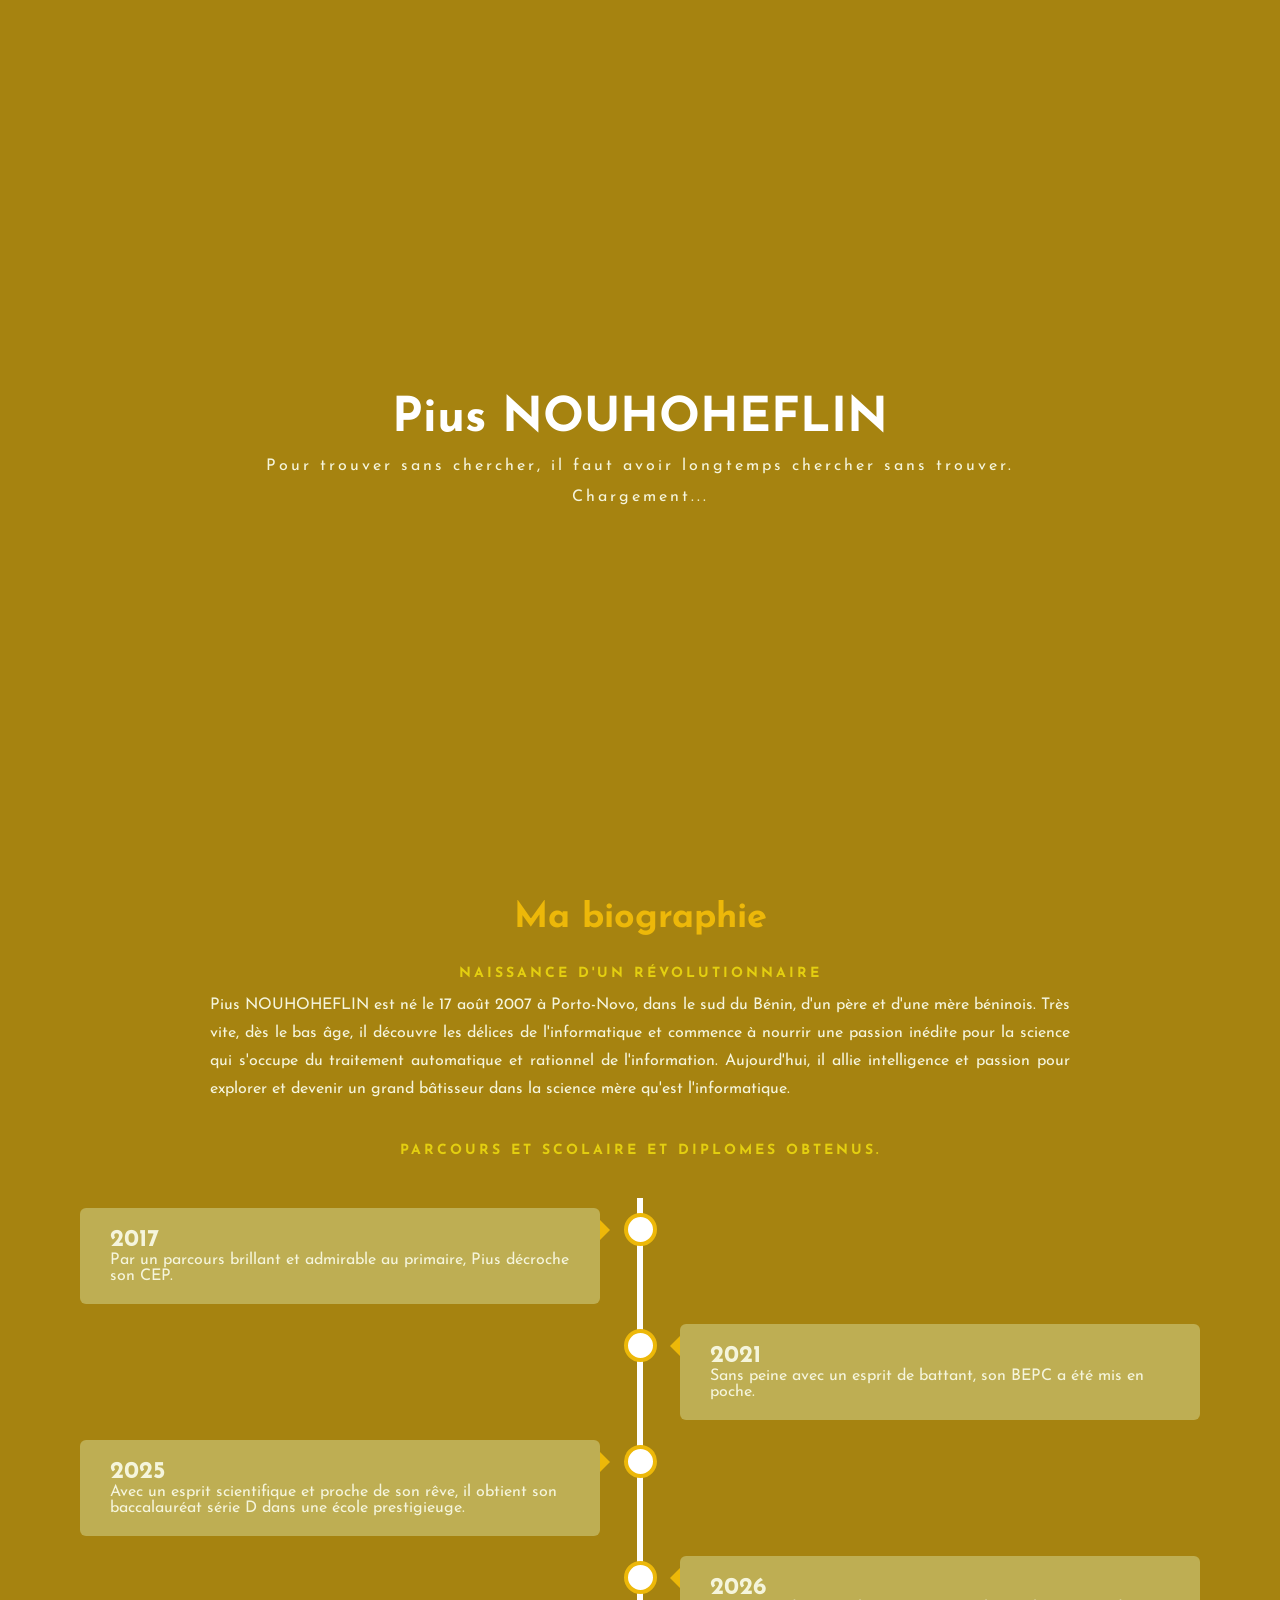
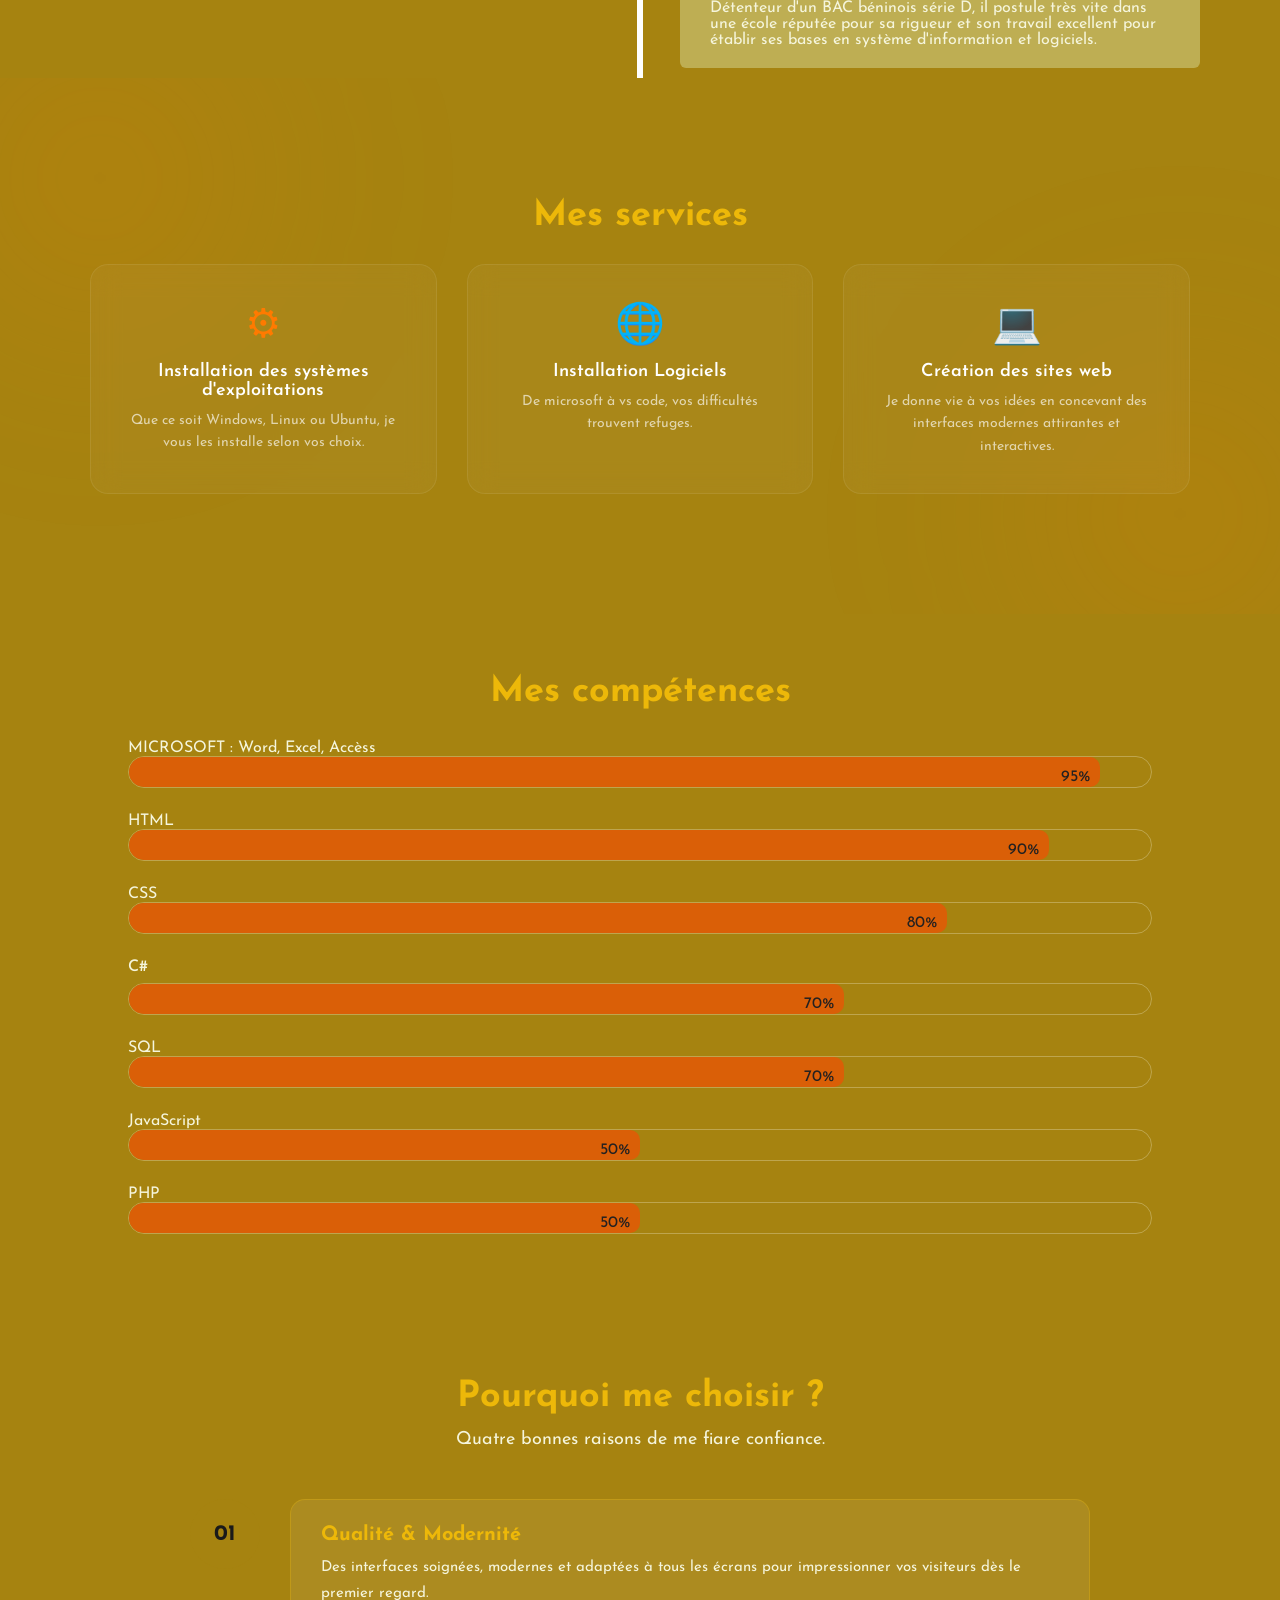
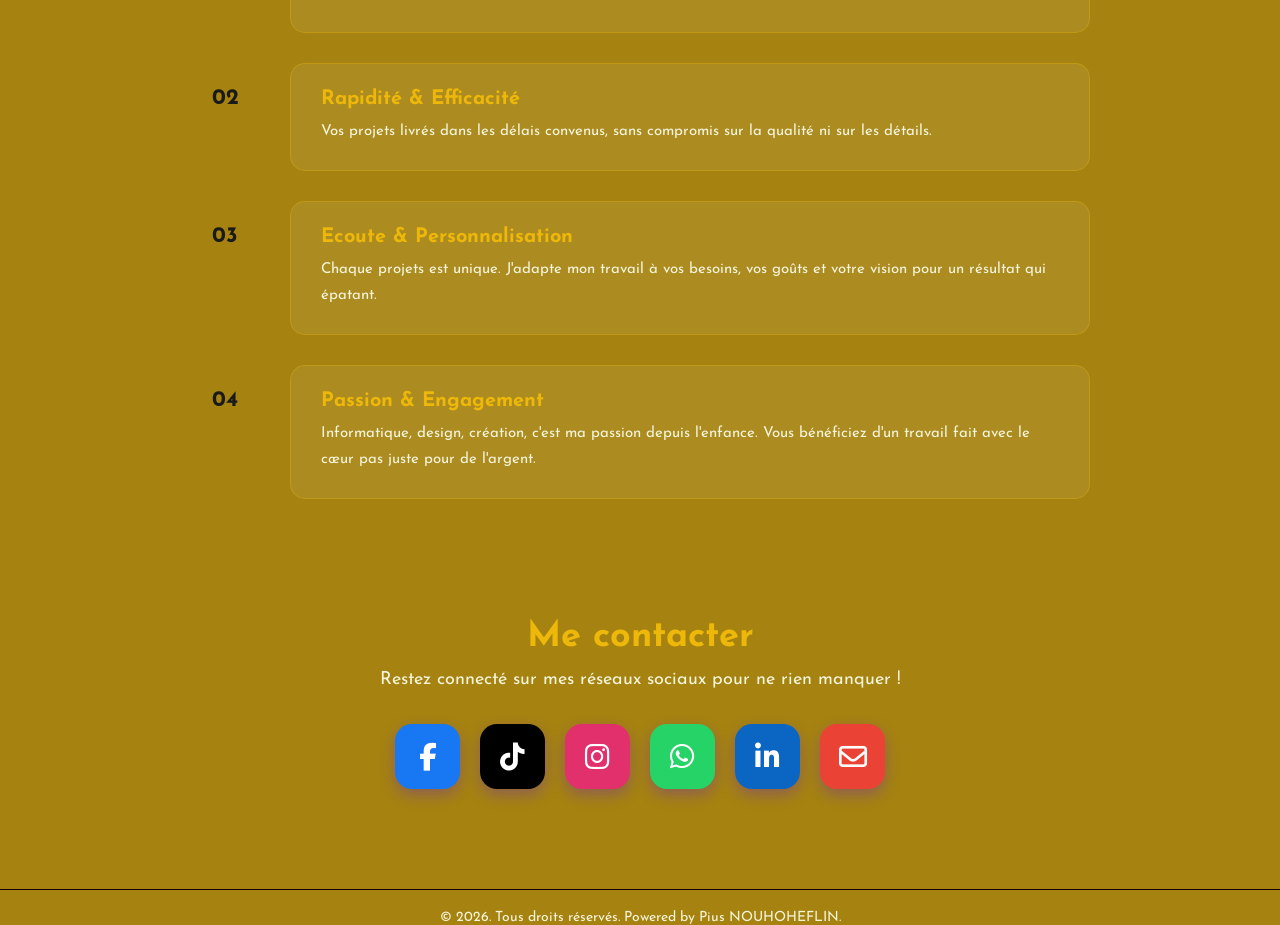
==== index.html @ 8accff15 "Add files via upload" ====
<!DOCTYPE html>
<html lang="en">
<head>
    <meta charset="UTF-8">
    <meta name="viewport" content="width=device-width, initial-scale=1.0">
    <link rel="preconnect" href="https://fonts.googleapis.com">
    <link rel="preconnect" href="https://fonts.gstatic.com" crossorigin>
    <link href="https://fonts.googleapis.com/css2?family=Josefin+Sans:ital,wght@0,100..700;1,100..700&display=swap" rel="stylesheet">
    <link rel="stylesheet" href="style.css">
    <link rel="stylesheet" href="https://cdnjs.cloudflare.com/ajax/libs/font-awesome/6.5.0/css/all.min.css">
    <title>Portfolio Pius</title>
</head>
<body>
    <canvas id="particles-canvas"></canvas>

    <div id="splash-screen">
       <h1>Pius NOUHOHEFLIN</h1>
       <p>Pour trouver sans chercher, il faut avoir longtemps chercher sans trouver.</p>
       <p>Chargement...</p>
    </div>
     
    <header class="nav-bar">
       <div class="logo">
         <img src="img/logo.jpg" alt="Logo">
         <span class="name">Pius NOUHOHEFLIN</span>
       </div>

       <nav class="nav-links">
         <a href="contact.html">M'écrire</a>
         <button id="theme-toggle" onclick="toggleTheme()">🌙</button>
        </nav>
    </header>

    
    <section class="apropos">
        <div class="main">
        <img src="img/P.jpeg">
        <div class="texte-apropos">
            <h6>About me</h6>
            <h5 id="typewriter"></h5>
            <p>Développeur web et designer passionné, je conçois des interfaces modernes qui allient esthétique et performance. De la maquette à la mise en ligne, je transforme vos idées en expériences digitales qui marquent les esprits.</p>

            <div class="button-groupe">
                <a href="#biographie">
                    <button type="button">Ma biographie</button>
                </a>
                <a href="#services">
                    <button type="button">Mes services</button>
                </a>
                <a href="#competences">
                    <button type="button">Mes compétences</button>
                </a>
                <a href="#contacter">
                    <button type="button">Me contacter</button>
                </a>
                <a  href="#processus"> 
                    <button type="button">Me choisir</button>
                </a>
            </div>
        </div>

        </div>
    </section>



    <section class="biographie" id="biographie">
        <h4>Ma biographie</h4>

        <div class="intro">
            <h6>Naissance d'un révolutionnaire</h6>
            <p>Pius NOUHOHEFLIN est né le 17 août 2007 à Porto-Novo, dans le sud du Bénin, d'un père et d'une mère béninois. Très vite, dès le bas âge, il découvre les délices de l'informatique et commence à nourrir une passion inédite pour la science qui s'occupe du traitement automatique et rationnel de l'information. Aujourd'hui, il allie intelligence et passion pour explorer et devenir un grand bâtisseur dans la science mère qu'est l'informatique.
            </p>
        </div>

        <div class="intro">
            <h6>Parcours et scolaire et diplomes obtenus.</h6>
        </div>
        
       <div class="timeline">
           <div class="timeline-container left">
               <div class="content">
                 <h2>2017</h2>
                 <p>Par un parcours brillant et admirable au primaire, Pius décroche son CEP.</p>
               </div>
           </div>
           <div class="timeline-container right">
               <div class="content">
                 <h2>2021</h2>
                 <p>Sans peine avec un esprit de battant, son BEPC a été mis en poche.</p>
               </div>
           </div>
           <div class="timeline-container left">
               <div class="content">
                 <h2>2025</h2>
                 <p>Avec un esprit scientifique et proche de son rêve, il obtient son baccalauréat série D dans une école prestigieuge.</p>
               </div>
           </div>
           <div class="timeline-container right">
               <div class="content">
                 <h2>2026</h2>
                 <p>Détenteur d'un BAC béninois série D, il postule très vite dans une école réputée pour sa rigueur et son travail excellent pour établir ses bases en système d'information et logiciels.</p>
               </div>
           </div>
       </div>
    </section>
    

    <section class="services" id="services">
        
     <div class="services__container">
        <h4>Mes services</h4>
        <div class="services__grid">

        <div class="services__card">
           <div class="services__icon">⚙️</div>
           <h5>Installation des systèmes d'exploitations</h5>
           <p>Que ce soit Windows, Linux ou Ubuntu, je vous les installe selon vos choix. </p>
        </div>

        <div class="services__card">
         <div class="services__icon">🌐</div>
         <h5>Installation Logiciels</h5>
         <p>De microsoft à vs code, vos difficultés trouvent refuges.</p>
       </div>

        <div class="services__card">
          <div class="services__icon">💻</div>
          <h5>Création des sites web</h5>
          <p>Je donne vie à vos idées en concevant des interfaces modernes attirantes et interactives.</p>
       </div>

     </div>
     </div>
    </section>



    <section class="competences" id="competences">
     <h4>Mes compétences</h4>
        <p>MICROSOFT : Word, Excel, Accèss</p>
        <div class="skills-container">
        <div class="skills microsoft">95%</div>
        </div>
     
        <p>HTML</p>
        <div class="skills-container">
        <div class="skills html">90%</div>
        </div>

        <p>CSS</p>
        <div class="skills-container">
        <div class="skills css">80%</div>
        </div>

        <span>C#</span>
        <div class="skills-container">
        <div class="skills c-sharp">70%</div>
        </div>

        <p>SQL</p>
        <div class="skills-container">
        <div class="skills sql">70%</div>
        </div>

        <p>JavaScript</p>
        <div class="skills-container">
        <div class="skills js">50%</div>
        </div>

        <p>PHP</p>
        <div class="skills-container">
        <div class="skills php">50%</div>
        </div>
    </section>



    <section class="processus" id="processus">
       <h4>Pourquoi me choisir ?</h4>
       <p class="processus-subtitle">Quatre bonnes raisons de me fiare confiance.</p>

       <div class="processus-container">

            <div class="processus-item">
            <div class="processus-numero">01</div>
            <div class="processus-contenu">
                <h5>Qualité & Modernité</h5>
                <p>Des interfaces soignées, modernes et adaptées à tous les écrans pour impressionner vos visiteurs dès le premier regard.</p>
            </div>
            </div>

            <div class="processus-item">
                    <div class="processus-numero">02</div>
                    <div class="processus-contenu">
                         <h5>Rapidité & Efficacité</h5>
                         <p>Vos projets livrés dans les délais convenus, sans compromis sur la qualité ni sur les détails.</p>
                    </div>
            </div>

            <div class="processus-item">
                    <div class="processus-numero">03</div>
                    <div class="processus-contenu">
                     <h5>Ecoute & Personnalisation</h5>
                     <p>Chaque projets est unique. J'adapte mon travail à vos besoins, vos goûts et votre vision pour un résultat qui épatant.</p>
                    </div>
            </div>

            <div class="processus-item">
                <div class="processus-numero">04</div>
                <div class="processus-contenu">
                    <h5>Passion & Engagement</h5>
                    <p>Informatique, design, création, c'est ma passion depuis l'enfance. Vous bénéficiez d'un travail fait avec le cœur pas juste pour de l'argent.</p>
                </div>
            </div>

        </div>
    </section>


    <section class="contacter" id="contacter">
     <h4>Me contacter</h4>
     <p>Restez connecté sur mes réseaux sociaux pour ne rien manquer !</p>

     <div class="social-container">
        <a href="https://www.facebook.com/profile.php?id=61587537865362" class="social-btn facebook" title="Facebook" target="_blank">
            <i class="fab fa-facebook-f"></i>
        </a>
        <a href="https://www.tiktok.com/@hyacinthe7383?_r=1&_t=ZS-971gpXVem00" class="social-btn tiktok" title="TikTok" target="_blank">
            <i class="fab fa-tiktok"></i>
        </a>
        <a href="https://www.instagram.com/hyacinthe_nhf?igsh=ajdsb2o5MXdiM25t" class="social-btn instagram" title="Instagram" target="_blank">
            <i class="fab fa-instagram"></i>
        </a>
        <a href="https://wa.me/22999101033" class="social-btn whatsapp" title="WhatsApp" target="_blank">
            <i class="fab fa-whatsapp"></i>
        </a>
         <a href="https://www.linkedin.com/in/pius-hyacinthe-nouhoheflin-9608693b2?utm_source=share_via&utm_content=profile&utm_medium=member_android" class="social-btn Linkedin" title="Linkedin" target="_blank">
            <i class="fab fa-linkedin-in"></i>
        </a>
         <a href="mailto:nouhoheflinpiushyacinthe@gmail.com" class="social-btn gmail" title="Gmail" target="_blank">
            <i class="fa-regular fa-envelope"></i>
        </a>
     </div>
    </section>

    <div class="footer-bottom">
     © 2026. Tous droits réservés. Powered by Pius NOUHOHEFLIN.
    </div>

    <button id="btn-top" onclick="window.scrollTo({top: 0, behavior: 'smooth'})">⬆️</button>

    <script src="script.js"></script>
</body>
</html>
---- style.css ----
* {
    padding: 0;
    margin: 0;
    font-family: "Josefin Sans", system-ui;
    box-sizing: border-box;
}

body {
    background-color: #a68310; /* TA SEULE COULEUR DE FOND */
    color: #F5F5DC;
}

/* ON FORCE TOUT EN TRANSPARENT SAUF BODY */
header, section, div, footer, main, nav,
.apropos, .competences, .contacter, .container, .main {
    background: transparent;
    background-color: transparent;
    background-image: none;
}


.nav-bar{
position:fixed;
top:0;
left:0;
width:100%;
height:85px;

display:flex;
justify-content:space-between;
align-items:center;

padding:0 8%;

background: #a68310;
backdrop-filter:blur(8px);

box-shadow:0 2px 15px rgba(0,0,0,0.08);

z-index:999;
}



.nav-bar .logo{
display:flex;
align-items:center;
gap:12px;

/* décalage léger vers le centre */
margin-left:40px;
}

.nav-bar .logo img{
width:55px;
height:55px;
object-fit:cover;
border-radius:8px;
}

.nav-bar .school-name{
font-size:15px;
font-weight:600;
color:#003366;
line-height:1.3;
max-width:280px;
}


/*MENU EN MODE BOUTONS*/

.nav-bar .nav-links{
display:flex;
gap:12px;
align-items:center;
}


/* STYLE BOUTON */

.nav-bar .nav-links a{
text-decoration:none;
transform: scale(1.05);
background: #beae53;
border: 2px solid #cdaf05;
padding:10px 18px;
border-radius:25px;

font-weight:500;
font-size:14px;

transition:0.3s;
}



.nav-bar .nav-links a:hover{
background: transparent;
color:white;
transform:translateY(-2px);
box-shadow:0 5px 15px rgba(0,0,0,0.15);
}


/* BOUTON IMPORTANT (INSCRIPTION) */

.nav-bar .nav-links a:nth-child(3){
background: transparent;
color: transparent;
font-weight:600;
}

.nav-bar .nav-links a:nth-child(3):hover{
background: #003366;
}


/*EFFET SCROLL */

.nav-bar.scrolled{
background: transparent;
}

.nav-bar.scrolled .school-name{
color:white;
}

.nav-bar.scrolled .nav-links a{
background:rgba(255,255,255,0.1);
color:white;
}

.nav-bar.scrolled .nav-links a:hover{
background: #423729;
color:white;
}


/* RESPONSIVE*/

@media(max-width:900px){

.nav-bar{
padding:0 5%;
}

.nav-bar .school-name{
display:none;
}

.nav-bar .logo{
margin-left:0;
}

.nav-bar .nav-links{
gap:8px;
flex-wrap:wrap;
}

.nav-bar .nav-links a{
padding:8px 12px;
font-size:13px;
}

}


.apropos {
    width: 100%;
    min-height: 100vh;
    padding: 78px 0px;
}

.apropos img {
    height: auto;
    width: 400px;
    border-radius: 50px;
}

.texte-apropos {
    width: 550px;
}

.texte-apropos h6 {
    color: #FFFFFF;
    font-size: 60px;
    text-transform: capitalize;
    margin-bottom: 20px;
}

.texte-apropos h5 {
    color: #ec7a10;
    font-size: 30px;
    margin-bottom: 25px;
    letter-spacing: 2px;
}

.texte-apropos p {
    color: #fcf0bc;
    letter-spacing: 1px;
    line-height: 28px;
    text-align: justify;
    font-size: 22px;
    margin-bottom: 45px;
}

.main {
    display: flex;
    width: 1100px;
    max-width: 100%;
    margin: 0 auto;
    align-items: center;
    justify-content: space-around;
}

.span {
    color: #e4cf10;
}

.button-groupe {
    display: flex;
    gap: 5px;
}

button {
    background: #beae53;
    text-decoration: none;
    color: white;
    font-weight: bold;
    padding: 13px 30px;
    border-radius: 30px;
    border: none;
    transition: .4s;
    cursor: pointer;
}

@media screen and (max-width: 768px) {
  .button-groupe {
    flex-wrap: wrap;
    justify-content: center;
    gap: 10px;
  }

  button {
    padding: 10px 18px;
    font-size: 13px;
  }
}

button:hover {
    transform: scale(1.05);
    background: transparent;
    border: 2px solid #cdaf05;
}

.biographie h4 {
    text-align: center;
    font-size: 36px;
    color: #edb809;
    margin-bottom: 30px;
    font-weight: 700;
}




* {
  box-sizing: border-box;
}

.intro {
    max-width: 900px;
    margin: 0 auto 40px auto;
    text-align: center;
    padding: 0 20px;
}

.intro h6 {
    color: #e4cf10;
    font-size: 14px;
    letter-spacing: 3px;
    text-transform: uppercase;
    margin-bottom: 10px;
}

.intro p {
    color: #F5F5DC;
    font-size: 16px;
    line-height: 28px;
    text-align: justify;
}

/* The actual timeline (the vertical ruler) */
.timeline {
  position: relative;
  max-width: 1200px;
  margin: 0 auto;
}

/* The actual timeline (the vertical ruler) */
.timeline::after {
  content: '';
  position: absolute;
  width: 6px;
  background-color: white;
  top: 0;
  bottom: 0;
  left: 50%;
  margin-left: -3px;
}

/* Container around content */
.timeline-container {
  padding: 10px 40px;
  position: relative;
  background-color: inherit;
  width: 50%;
}

/* The circles on the timeline */
.timeline-container::after {
  content: '';
  position: absolute;
  width: 25px;
  height: 25px;
  right: -17px;
  background-color: white;
  border: 4px solid #edb809;
  top: 15px;
  border-radius: 50%;
  z-index: 1;
}

/* Place the container to the left */
.left {
  left: 0;
}

/* Place the container to the right */
.right {
  left: 50%;
}

/* Add arrows to the left container (pointing right) */
.timeline-container.left::before {
  content: " ";
  height: 0;
  position: absolute;
  top: 22px;
  width: 0;
  z-index: 1;
  right: 30px;
  border: medium solid #edb809;
  border-width: 10px 0 10px 10px;
  border-color: transparent transparent transparent #edb809;
}

/* Add arrows to the right container (pointing left) */
.timeline-container.right::before {
  content: " ";
  height: 0;
  position: absolute;
  top: 22px;
  width: 0;
  z-index: 1;
  left: 30px;
  border: medium solid #edb809;
  border-width: 10px 10px 10px 0;
  border-color: transparent #edb809 transparent transparent ;
}

/* Fix the circle for containers on the right side */
.timeline-container.right::after {
  left: -16px;
}

/* The actual content */
.content {
  padding: 20px 30px;
  background-color: #beae53;
  position: relative;
  border-radius: 6px;
}

/* Media queries - Responsive timeline on screens less than 600px wide */
@media screen and (max-width: 600px) {
  .timeline::after {
    left: 31px;
  }

  .timeline-container {
    width: 100%;
    padding-left: 70px;
    padding-right: 25px;
    left: 0 !important;
  }

  .timeline-container::before {
    left: 60px;
    right: auto;
    border-width: 10px 10px 10px 0;
    border-color: transparent #edb809 transparent transparent;
  }

  .timeline-container::after {
    left: 15px;
    right: auto;
  }

  .right {
    left: 0;
  }
}

/*Début SERVICES*/
.services h4 {
    text-align: center;
    font-size: 36px;
    color: #edb809;
    margin-bottom: 30px;
    font-weight: 700;
}

.services {
  --primary: transparent;
  --secondary: transparent;
  --accent: #ff7a00;
  --text: #ffffff;
  --muted: rgba(255,255,255,0.65);

  position: relative;
  padding: 120px 20px;
  background: linear-gradient(135deg, var(--secondary), var(--primary));
  color: var(--text);
  overflow: hidden;
}

/*BACKGROUND ANIMÉ*/
.services::before,
.services::after {
  content: "";
  position: absolute;
  width: 500px;
  height: 500px;
  background: radial-gradient(circle, rgba(255,122,0,0.15), transparent 70%);
  filter: blur(90px);
  z-index: 0;
  animation: servicesFloatBg 14s infinite alternate ease-in-out;
}

.services::before {
  top: -150px;
  left: -150px;
}

.services::after {
  bottom: -150px;
  right: -150px;
  animation-delay: 4s;
}

@keyframes servicesFloatBg {
  from { transform: translate(0,0) scale(1); }
  to { transform: translate(80px,60px) scale(1.2); }
}

/*CONTAINER*/
.services__container {
  max-width: 1200px;
  margin: 0 auto;
  text-align: center;
  position: relative;
  z-index: 2;
}

/*TITRES*/
.services__title {
  font-size: 40px;
  font-weight: 700;
  margin-bottom: 10px;
  opacity: 0;
  animation: servicesFadeUp 1s ease forwards;
}

.services__subtitle {
  color: var(--muted);
  margin-bottom: 60px;
  font-size: 15px;
  opacity: 0;
  animation: servicesFadeUp 1s ease forwards;
  animation-delay: 0.3s;
}

/*GRID 3x2 PARFAIT*/
.services__grid {
  display: grid;
  grid-template-columns: repeat(3, 1fr);
  gap: 30px;
  max-width: 1100px;
  margin: auto;
}

/*CARD*/
.services__card {
  position: relative;
  padding: 35px;
  min-height: 200px;

  border-radius: 18px;
  background: rgba(255,255,255,0.04);
  border: 1px solid rgba(255,255,255,0.08);
  backdrop-filter: blur(14px);

  opacity: 0;
  transform: translateY(40px);
  animation: servicesFadeUp 0.8s ease forwards;

  transition: all 0.4s ease;
  overflow: hidden;
}

/* apparition progressive */
.services__card:nth-child(1){ animation-delay: 0.2s; }
.services__card:nth-child(2){ animation-delay: 0.3s; }
.services__card:nth-child(3){ animation-delay: 0.4s; }
.services__card:nth-child(4){ animation-delay: 0.5s; }
.services__card:nth-child(5){ animation-delay: 0.6s; }
.services__card:nth-child(6){ animation-delay: 0.7s; }

/* hover premium */
.services__card:hover {
  transform: translateY(-12px) scale(1.03);
  box-shadow: 0 25px 60px rgba(0,0,0,0.5);
  border-color: rgba(255,122,0,0.5);
}

/* effet lumière */
.services__card::after {
  content: "";
  position: absolute;
  top: 0;
  left: -100%;
  width: 60%;
  height: 100%;
  background: linear-gradient(
    120deg,
    transparent,
    rgba(255,255,255,0.25),
    transparent
  );
  transform: skewX(-20deg);
}

.services__card:hover::after {
  animation: servicesShine 1s forwards;
}

@keyframes servicesShine {
  100% { left: 130%; }
}

/*ICON*/
.services__icon {
  font-size: 40px;
  margin-bottom: 15px;
  color: var(--accent);
  display: inline-block;
  animation: servicesFloatIcon 3s infinite ease-in-out;
}

@keyframes servicesFloatIcon {
  0%,100% { transform: translateY(0); }
  50% { transform: translateY(-6px); }
}

.services__card:hover .services__icon {
  transform: scale(1.2) rotate(8deg);
}

/*TEXTE*/
.services__card h5 {
  font-size: 18px;
  margin-bottom: 10px;
  font-weight: 600;
}

.services__card p {
  font-size: 14px;
  color: var(--muted);
  line-height: 1.6;
}

/*ANIMATION FADE UP*/
@keyframes servicesFadeUp {
  from {
    opacity: 0;
    transform: translateY(40px);
  }
  to {
    opacity: 1;
    transform: translateY(0);
  }
}


@media (max-width: 900px) {
  .services__grid {
    grid-template-columns: repeat(2, 1fr);
  }
}

@media (max-width: 500px) {
  .services__grid {
    grid-template-columns: 1fr;
  }

  .services__title {
    font-size: 28px;
  }
}


/*Début des compétences*/
.competences {
    padding: 60px 10%;
    position: relative;
    overflow: hidden;
}

.competences h4 {
    text-align: center;
    font-size: 36px;
    color: #edb809;
    margin-bottom: 30px;
    font-weight: 700;
}

.competences span {
    display: block;
    color: #F5F5DC;
    margin-bottom: 8px;
    font-weight: 500;
    text-align: left;
}

.skills-container {
    width: 100%;
    border: 1px solid rgba(245, 245, 220, 0.3);
    border-radius: 20px;
    overflow: hidden;
    margin-bottom: 25px;
}

.skills {
    text-align: right;
    padding: 10px 10px 0;
    color: #232121;
    border-radius: 10px;
    height: 100%;
    line-height: 20px;
    background-color: #da5f07;
}

.microsoft { width: 95%;}
.html { width: 90%; } 
.css { width: 80%; } 
.c-sharp { width: 70%; }
.sql { width: 70%;}
.js { width: 50%; } 
.php { width: 50%; }


/* PROCESSUS */
.processus {
    padding: 60px 10%;
}

.processus h4 {
    text-align: center;
    font-size: 36px;
    color: #edb809;
    margin-bottom: 15px;
    font-weight: 700;
}

.processus-subtitle {
    text-align: center;
    color: #F5F5DC;
    font-size: 18px;
    margin-bottom: 50px;
}

.processus-container {
    display: flex;
    flex-direction: column;
    gap: 30px;
    max-width: 900px;
    margin: 0 auto;
    position: relative;
}

/* LIGNE VERTICALE */
.processus-container::before {
    content: "";
    position: absolute;
    left: 35px;
    top: 0;
    bottom: 0;
    width: 3px;
    background: #a68310;
}

.processus-item {
    display: flex;
    align-items: flex-start;
    gap: 30px;
    position: relative;
}

.processus-numero {
    min-width: 70px;
    height: 70px;
    background: #a68310;
    color: #1a1a1a;
    border-radius: 50%;
    display: flex;
    align-items: center;
    justify-content: center;
    font-size: 22px;
    font-weight: 700;
    z-index: 1;
    flex-shrink: 0;
}

.processus-contenu {
    background: rgba(255,255,255,0.07);
    border: 1px solid rgba(237,184,9,0.3);
    border-radius: 15px;
    padding: 25px 30px;
    flex: 1;
    transition: all 0.3s ease;
}

.processus-contenu:hover {
    border-color: #edb809;
    transform: translateX(8px);
    box-shadow: 0 8px 25px rgba(237,184,9,0.15);
}

.processus-contenu h5 {
    color: #edb809;
    font-size: 20px;
    margin-bottom: 10px;
}

.processus-contenu p {
    color: #F5F5DC;
    font-size: 15px;
    line-height: 26px;
}

@media (max-width: 768px) {
    .processus-container::before {
        left: 30px;
    }

    .processus-numero {
        min-width: 60px;
        height: 60px;
        font-size: 18px;
    }
}


/*Début Me contacter*/
.contacter {
    text-align: center;
    padding: 60px 10%;
    color: #0a0a0a;
    position: relative;
    overflow: hidden;
}

.contacter h4 {
    font-size: 36px;
    color: #edb809;
    margin-bottom: 15px;
}

.contacter p {
    font-size: 18px;
    color: #F5F5DC;
    margin-bottom: 35px;
}

.social-container {
    display: flex;
    justify-content: center;
    gap: 20px;
    flex-wrap: wrap;
}

.social-btn {
    display: flex;
    align-items: center;
    justify-content: center;
    width: 65px;
    height: 65px;
    border-radius: 1ch;
    font-size: 28px;
    color: white;
    background: #f0eded;
    border: 2px ;
    box-shadow: 0 6px 15px rgba(93, 17, 233, 0.3);
    transition: all 0.4s ease;
    text-decoration: none;
}

.social-btn:hover {
    transform: translateY(-8px) scale(1.2);
    box-shadow: 0 12px 25px rgba(0,0,0,0.5);
    border-color: #fff;
}

.social-btn.facebook { background: #1877f2; border-color:#1877f2; }
.social-btn.Linkedin { background: #0A66C2; border-color:#0A66C2; }
.social-btn.tiktok { background: #000; border-color:#000; }
.social-btn.instagram { background: #e1306c; border-color:#e04f4d; }
.social-btn.whatsapp { background: #25d366; border-color:#25d366; }
.social-btn.gmail { background: #EA4335; border-color:#EA4335; color: white; }


/*Début footer-bottom*/
.footer-bottom {
    border-top: 1px solid #170101;
    margin-top: 40px;
    padding-top: 20px;
    text-align: center;
    color: #F5F5DC;
    font-size: 14px;
}

@media screen and (max-width: 768px) {
    .main {
        flex-direction: column;
        align-items: center;
    }
    .main img {
        width: 63%;
        max-width: none;
    }
    .texte-apropos h1 {
        font-size: 28px;
    }
    .texte-apropos h5 {
        font-size: 20px;
    }
    .texte-apropos p {
        font-size: 14px;
    }
    .texte-apropos {
        width: 80%;
        text-align: center;
    }
    button {
        flex: 1;
        margin: 15px 5px;
    }
    .social-btn {
        width: 55px;
        height: 55px;
        font-size: 22px;
    }
    .contacter h2 {
        font-size: 28px;
    }
    .contacter p {
        font-size: 16px;
        margin-bottom: 25px;
    }
}

/* SPLASH SCREEN */
#splash-screen {
    position: fixed;
    top: 0; left: 0;
    width: 100%; height: 100%;
    background: #a68310;
    display: flex;
    flex-direction: column;
    align-items: center;
    justify-content: center;
    z-index: 9999;
    transition: opacity 0.8s ease;
}

#splash-screen h1 {
    font-size: 48px;
    color: white;
    animation: pulse 1.2s infinite alternate;
}

#splash-screen p {
    color: #F5F5DC;
    margin-top: 15px;
    font-size: 16px;
    letter-spacing: 3px;
}

@keyframes pulse {
    from { opacity: 0.3; }
    to { opacity: 1; }
}

.splash-hidden {
    opacity: 0;
    pointer-events: none;
}


/* PARTICULES */
#particles-canvas {
    position: fixed;
    top: 0;
    left: 0;
    width: 100%;
    height: 100%;
    z-index: 0;
    pointer-events: none;
}


/* THÈME SOMBRE */
body.light-mode {
    background-color: #1a1a1a;
    color: #F5F5DC;
}

body.light-mode .nav-bar {
    background: #111111;
}

body.light-mode .biographie h4,
body.light-mode .services h4,
body.light-mode .competences h4,
body.light-mode .contacter h4 {
    color: #edb809;
}

body.light-mode .contacter p,
body.light-mode .intro p,
body.light-mode .intro h6,
body.light-mode .texte-apropos p,
body.light-mode .competences span {
    color: #F5F5DC;
}

body.light-mode .content {
    background-color: #333333;
    color: #F5F5DC;
}

body.light-mode .footer-bottom {
    color: #F5F5DC;
}

body.light-mode .texte-apropos h6 {
    color: #ffffff;
}


/* CONFETTIS */
.confetti {
    position: fixed;
    top: -20px;
    border-radius: 3px;
    z-index: 99998;
    animation: tomber linear forwards;
    pointer-events: none;
}

@keyframes tomber {
    0% {
        transform: translateY(0) rotate(0deg);
        opacity: 1;
    }
    100% {
        transform: translateY(100vh) rotate(720deg);
        opacity: 0;
    }
}


/* ANIMATION NOM NAVBAR */
.nav-bar .name {
    transition: all 0.4s ease;
    display: inline-block;
}

.name-scrolled {
    color: #edb809;
    letter-spacing: 3px;
    transform: scale(1.1);
    text-shadow: 0 0 10px rgba(237, 184, 9, 0.7);
}


/* BOUTON RETOUR EN HAUT */
#btn-top {
    position: fixed;
    bottom: 30px;
    right: 30px;
    background: #edb809;
    color: white;
    border: none;
    border-radius: 50%;
    width: 50px;
    height: 50px;
    font-size: 20px;
    cursor: pointer;
    opacity: 0;
    visibility: hidden;
    transition: all 0.4s ease;
    z-index: 9999;
}

#btn-top.btn-top-visible {
    opacity: 1;
    visibility: visible;
}

#btn-top:hover {
    transform: translateY(-5px) scale(1.1);
    background: #beae53;
}
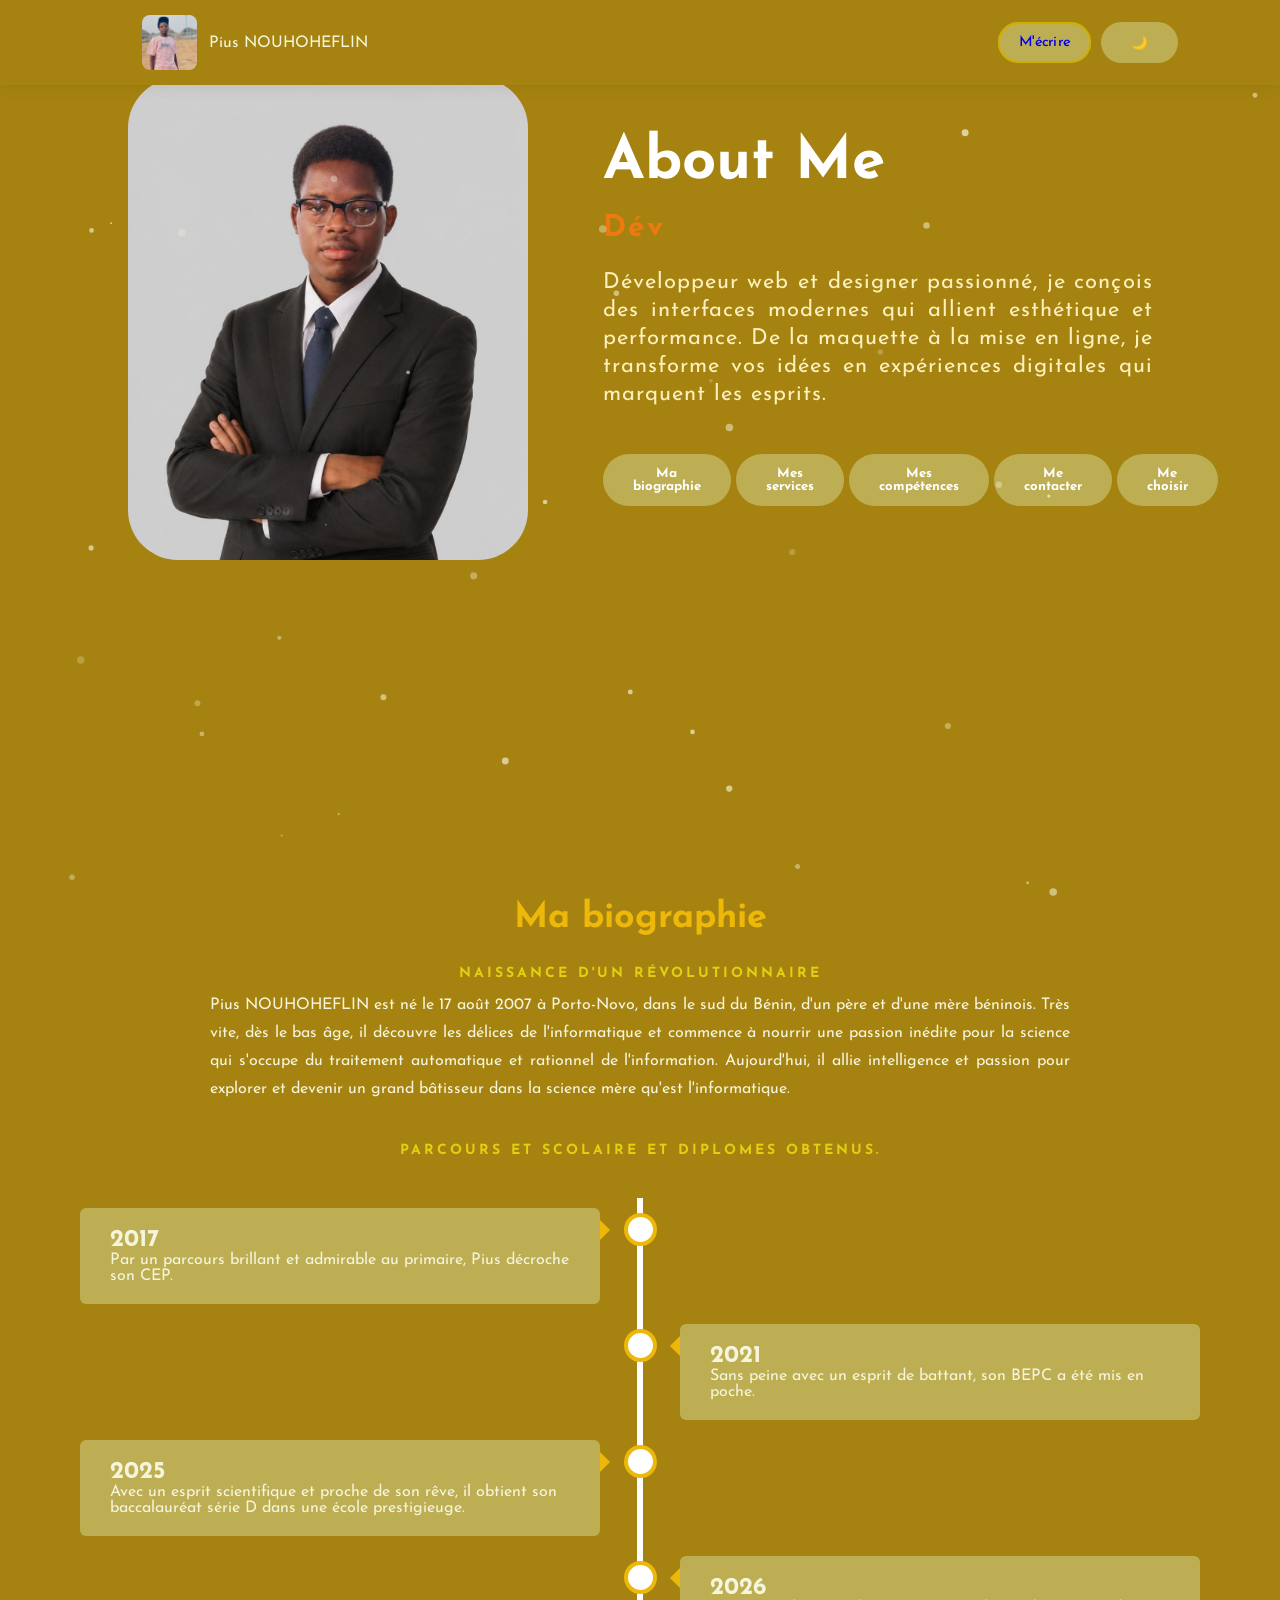
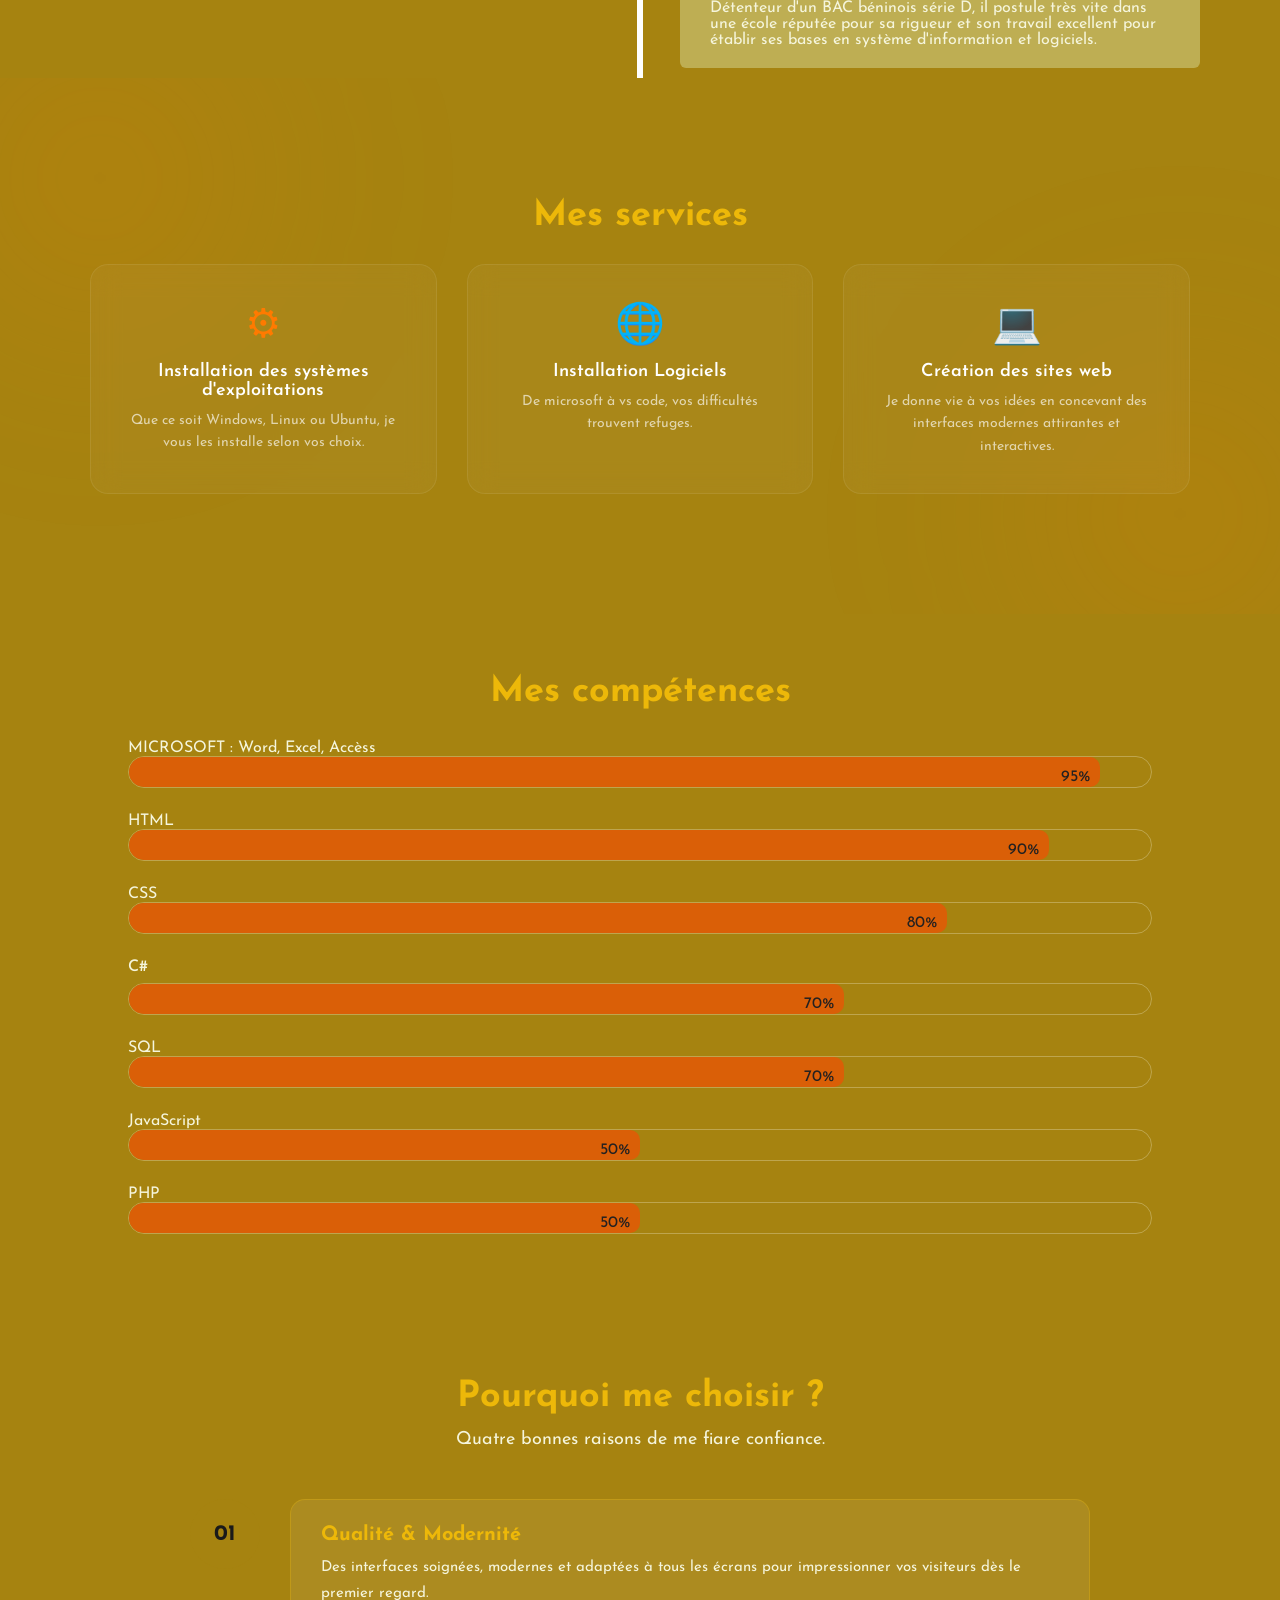
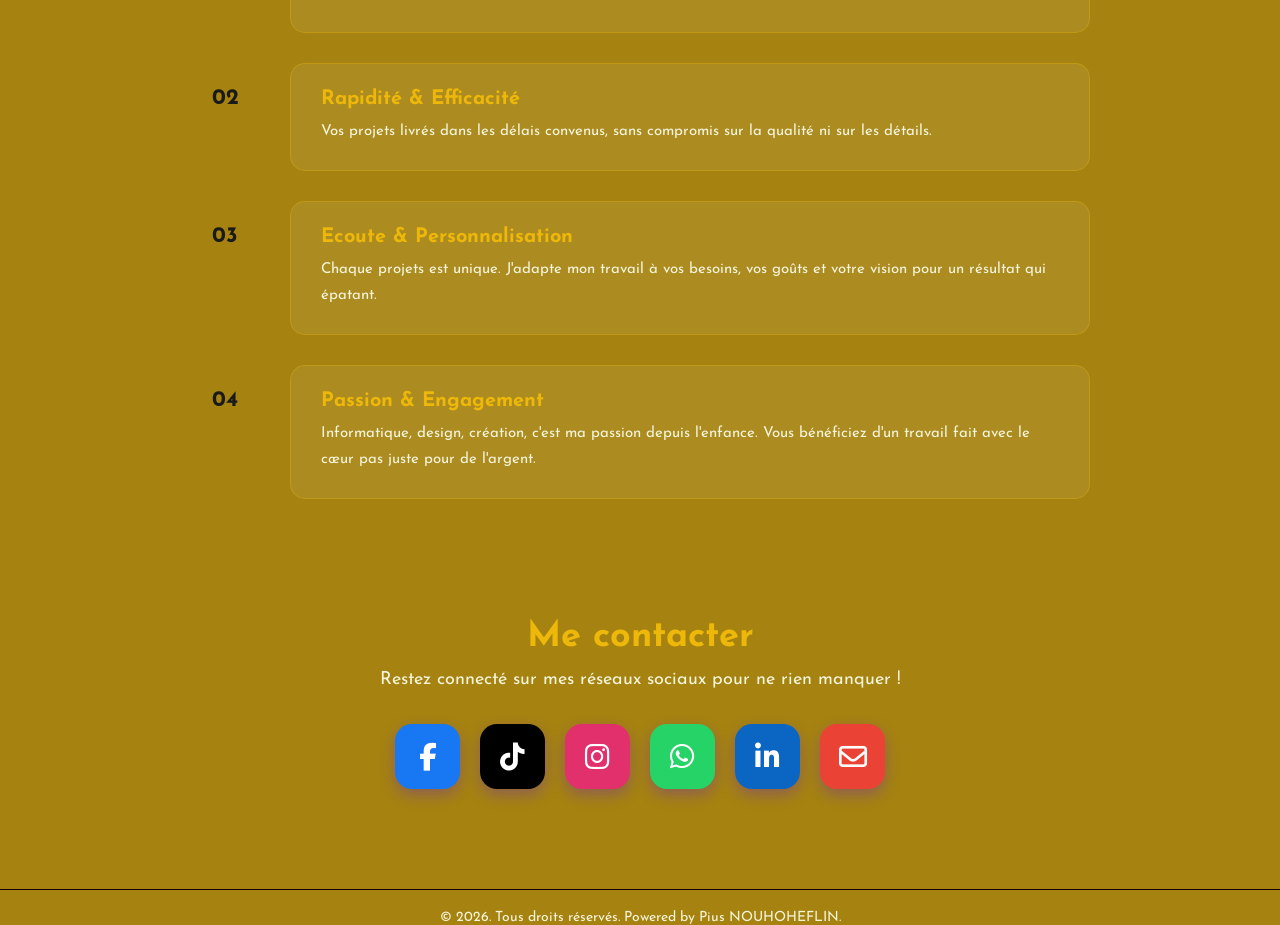
==== commit bfd420c2: "Update index.html" ====
--- a/index.html
+++ b/index.html
@@ -21,7 +21,7 @@
      
     <header class="nav-bar">
        <div class="logo">
-         <img src="img/logo.jpg" alt="Logo">
+         <img src="logo.jpg" alt="Logo">
          <span class="name">Pius NOUHOHEFLIN</span>
        </div>
 
@@ -34,7 +34,7 @@
     
     <section class="apropos">
         <div class="main">
-        <img src="img/P.jpeg">
+        <img src="P.jpeg">
         <div class="texte-apropos">
             <h6>About me</h6>
             <h5 id="typewriter"></h5>
@@ -252,4 +252,4 @@
 
     <script src="script.js"></script>
 </body>
-</html>+</html>
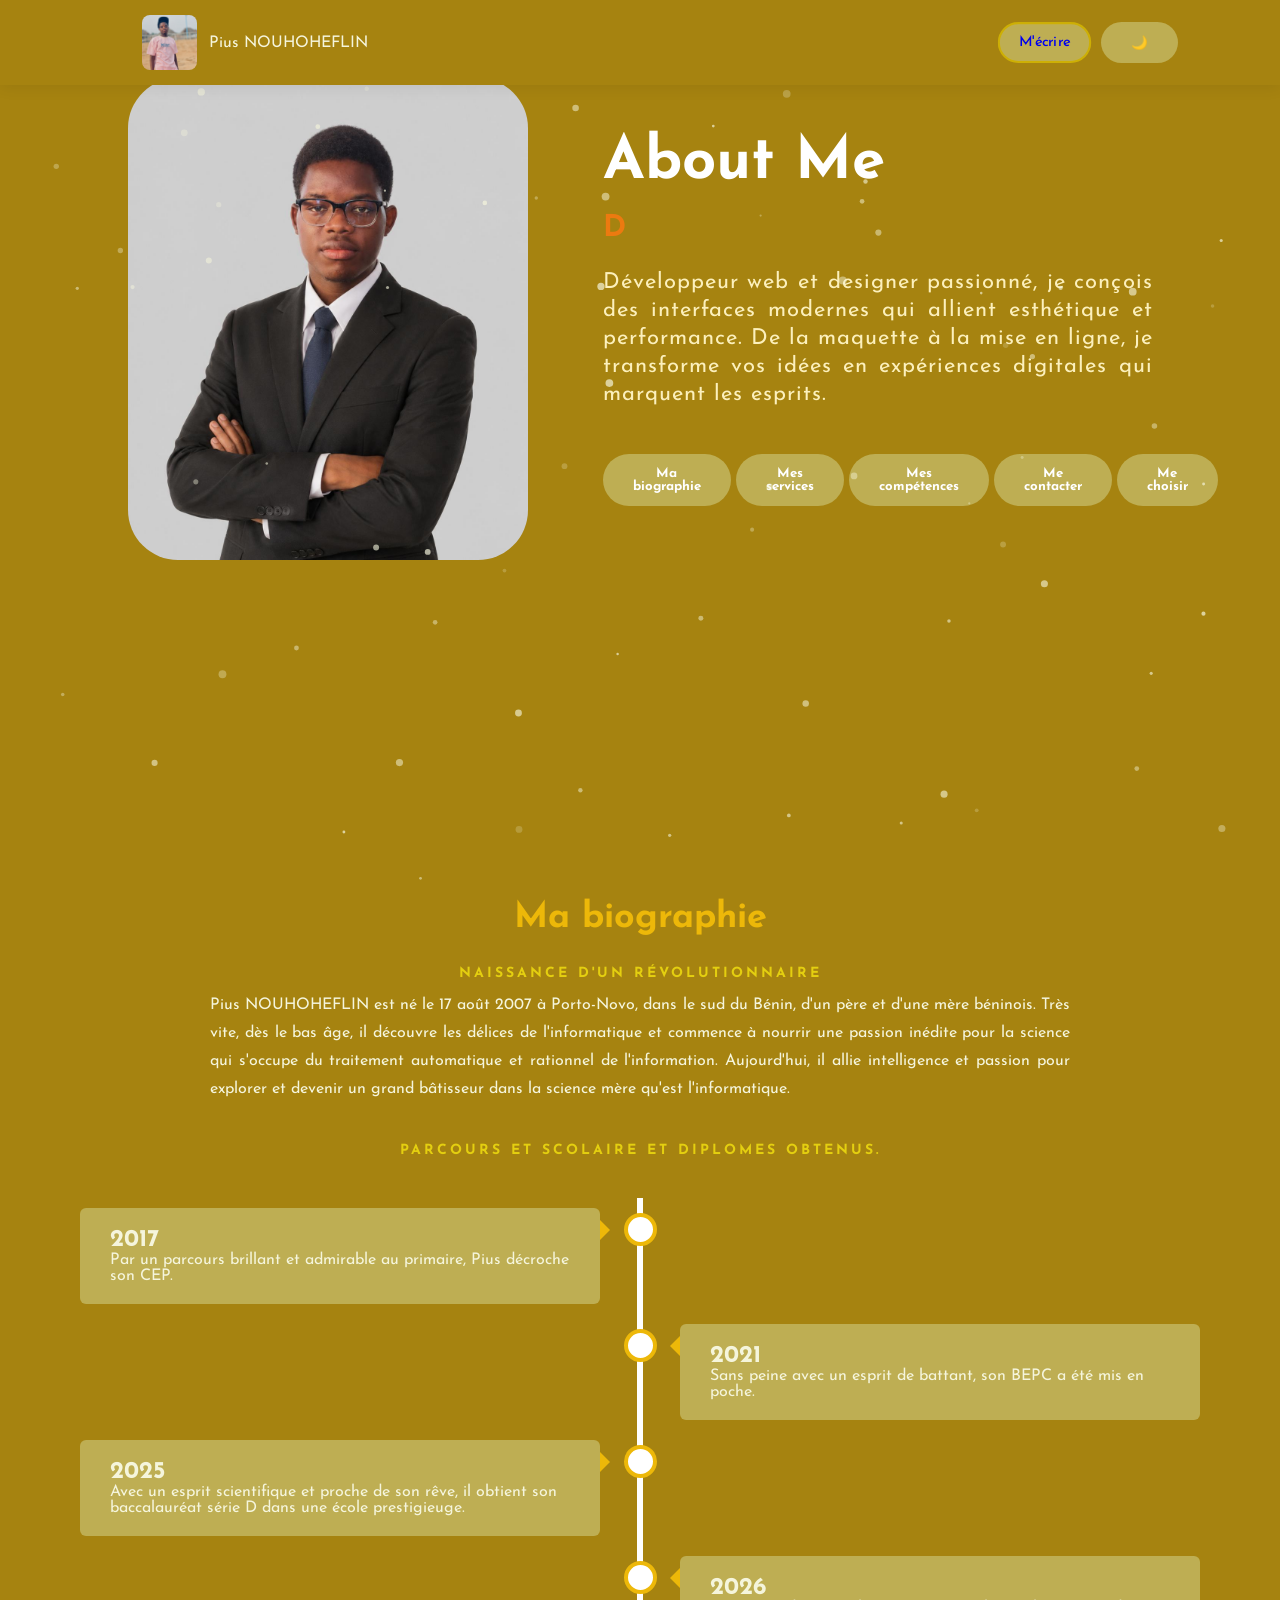
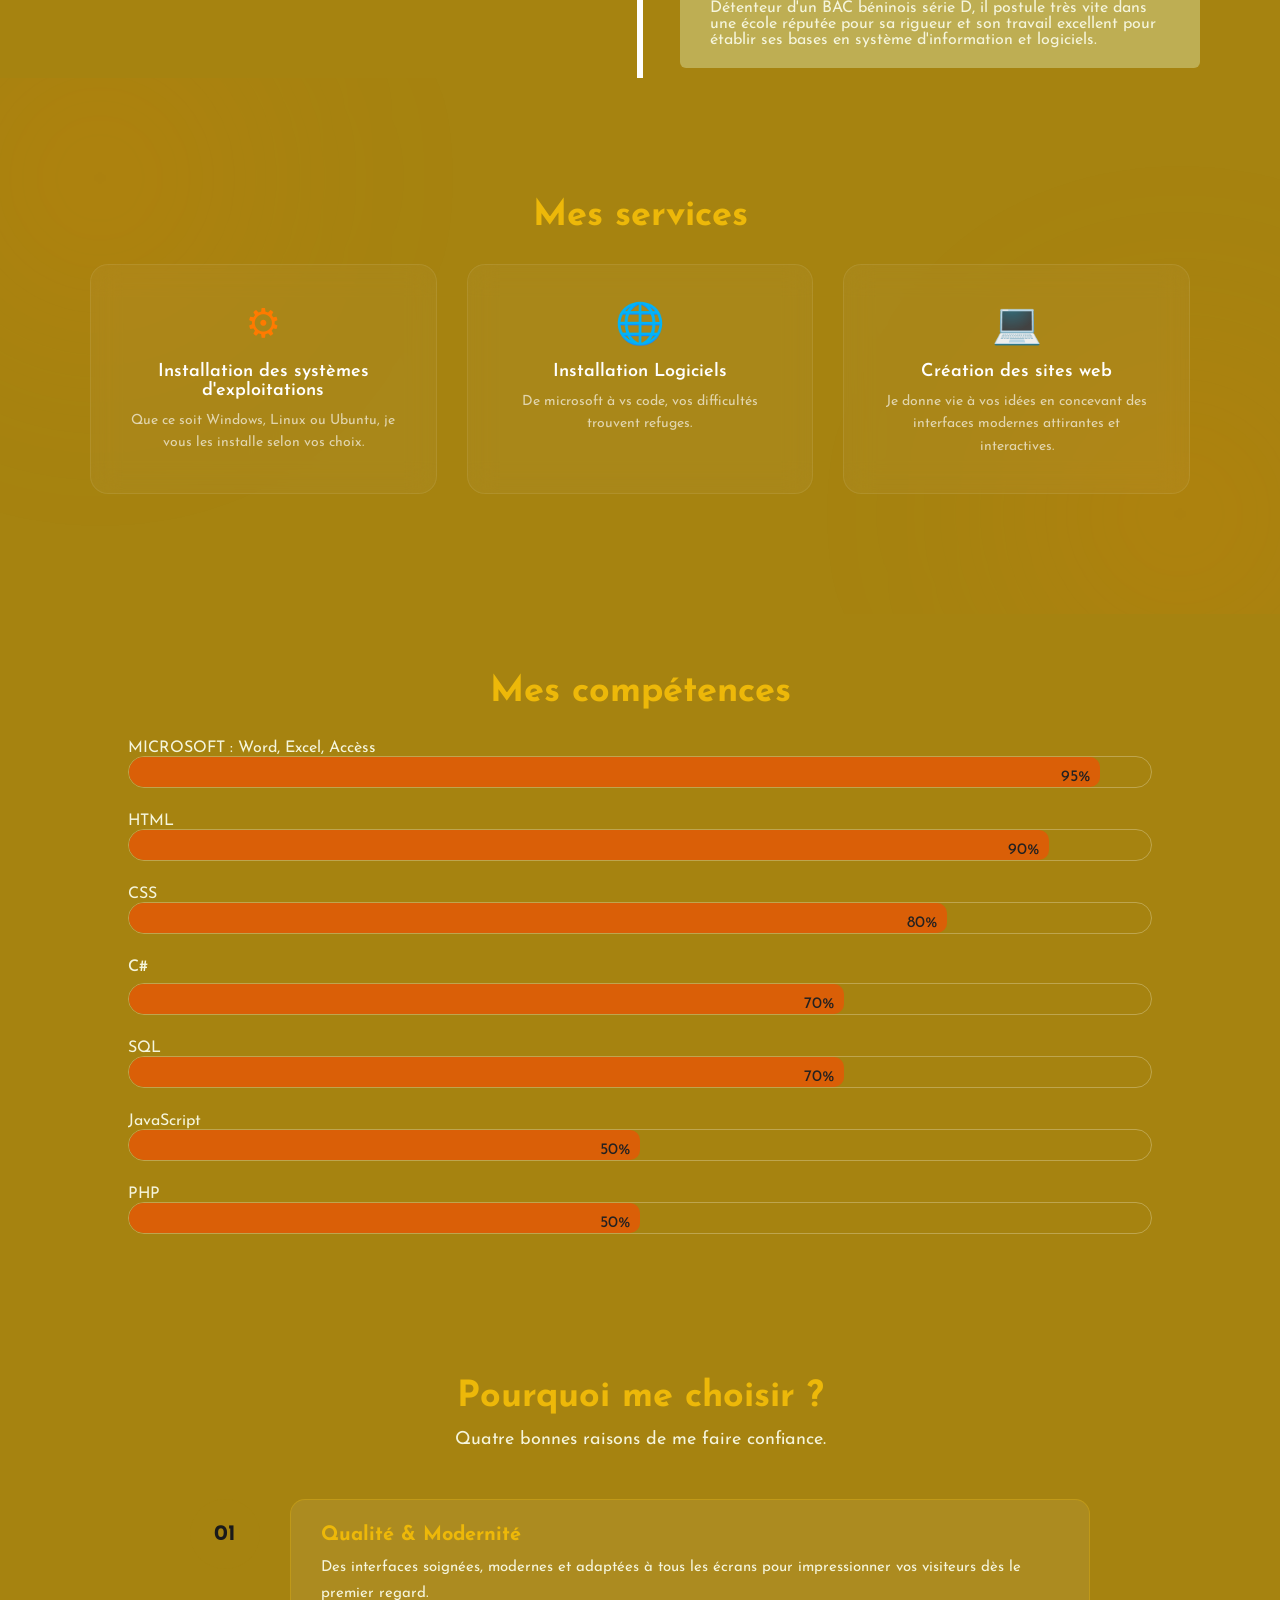
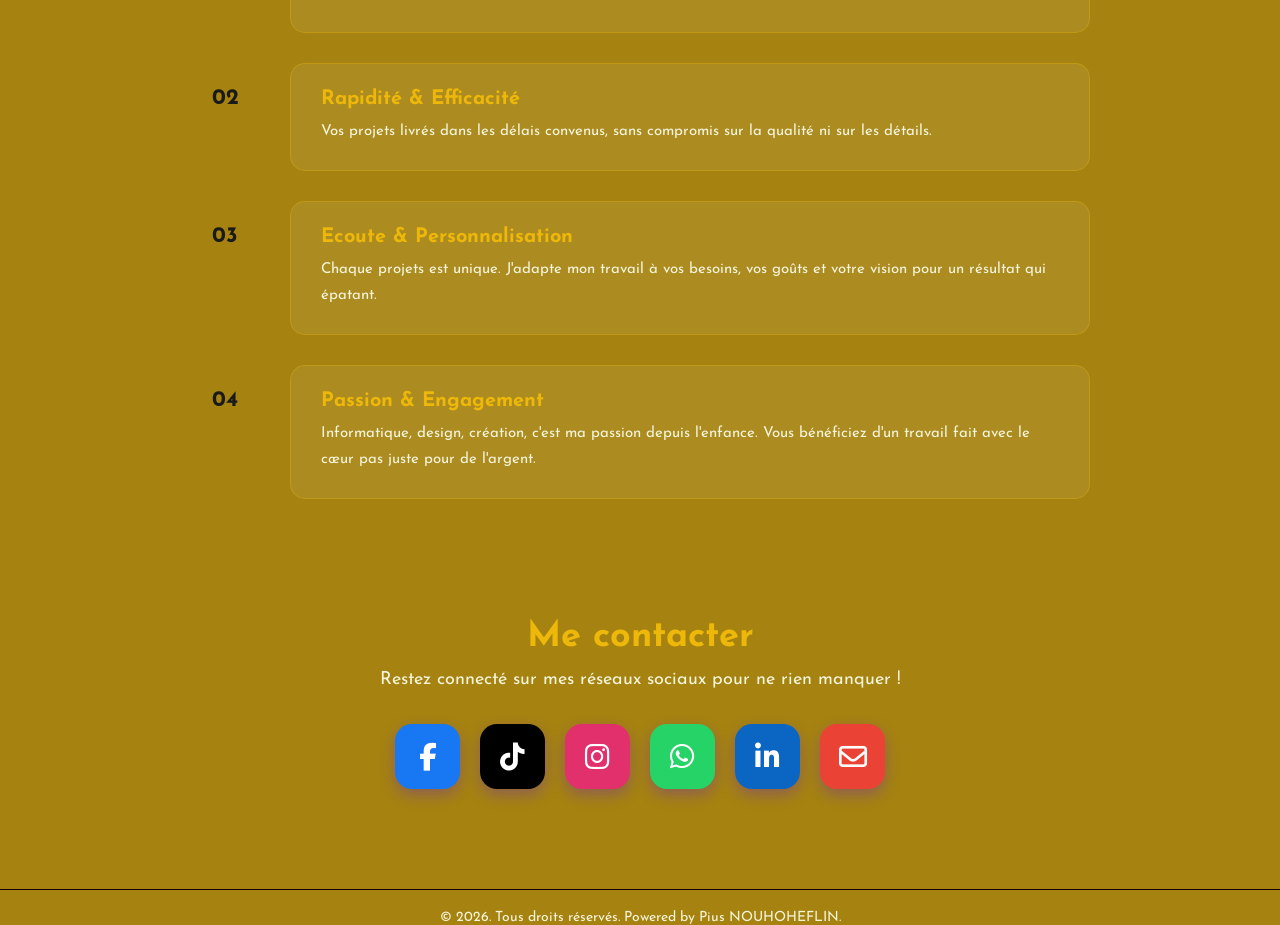
==== commit 1044adab: "Update index.html" ====
--- a/index.html
+++ b/index.html
@@ -178,7 +178,7 @@
 
     <section class="processus" id="processus">
        <h4>Pourquoi me choisir ?</h4>
-       <p class="processus-subtitle">Quatre bonnes raisons de me fiare confiance.</p>
+       <p class="processus-subtitle">Quatre bonnes raisons de me faire confiance.</p>
 
        <div class="processus-container">
 
--- a/style.css
+++ b/style.css
@@ -905,6 +905,7 @@
     margin-top: 15px;
     font-size: 16px;
     letter-spacing: 3px;
+    position: justify;
 }
 
 @keyframes pulse {
@@ -1032,4 +1033,4 @@
 #btn-top:hover {
     transform: translateY(-5px) scale(1.1);
     background: #beae53;
-}+}
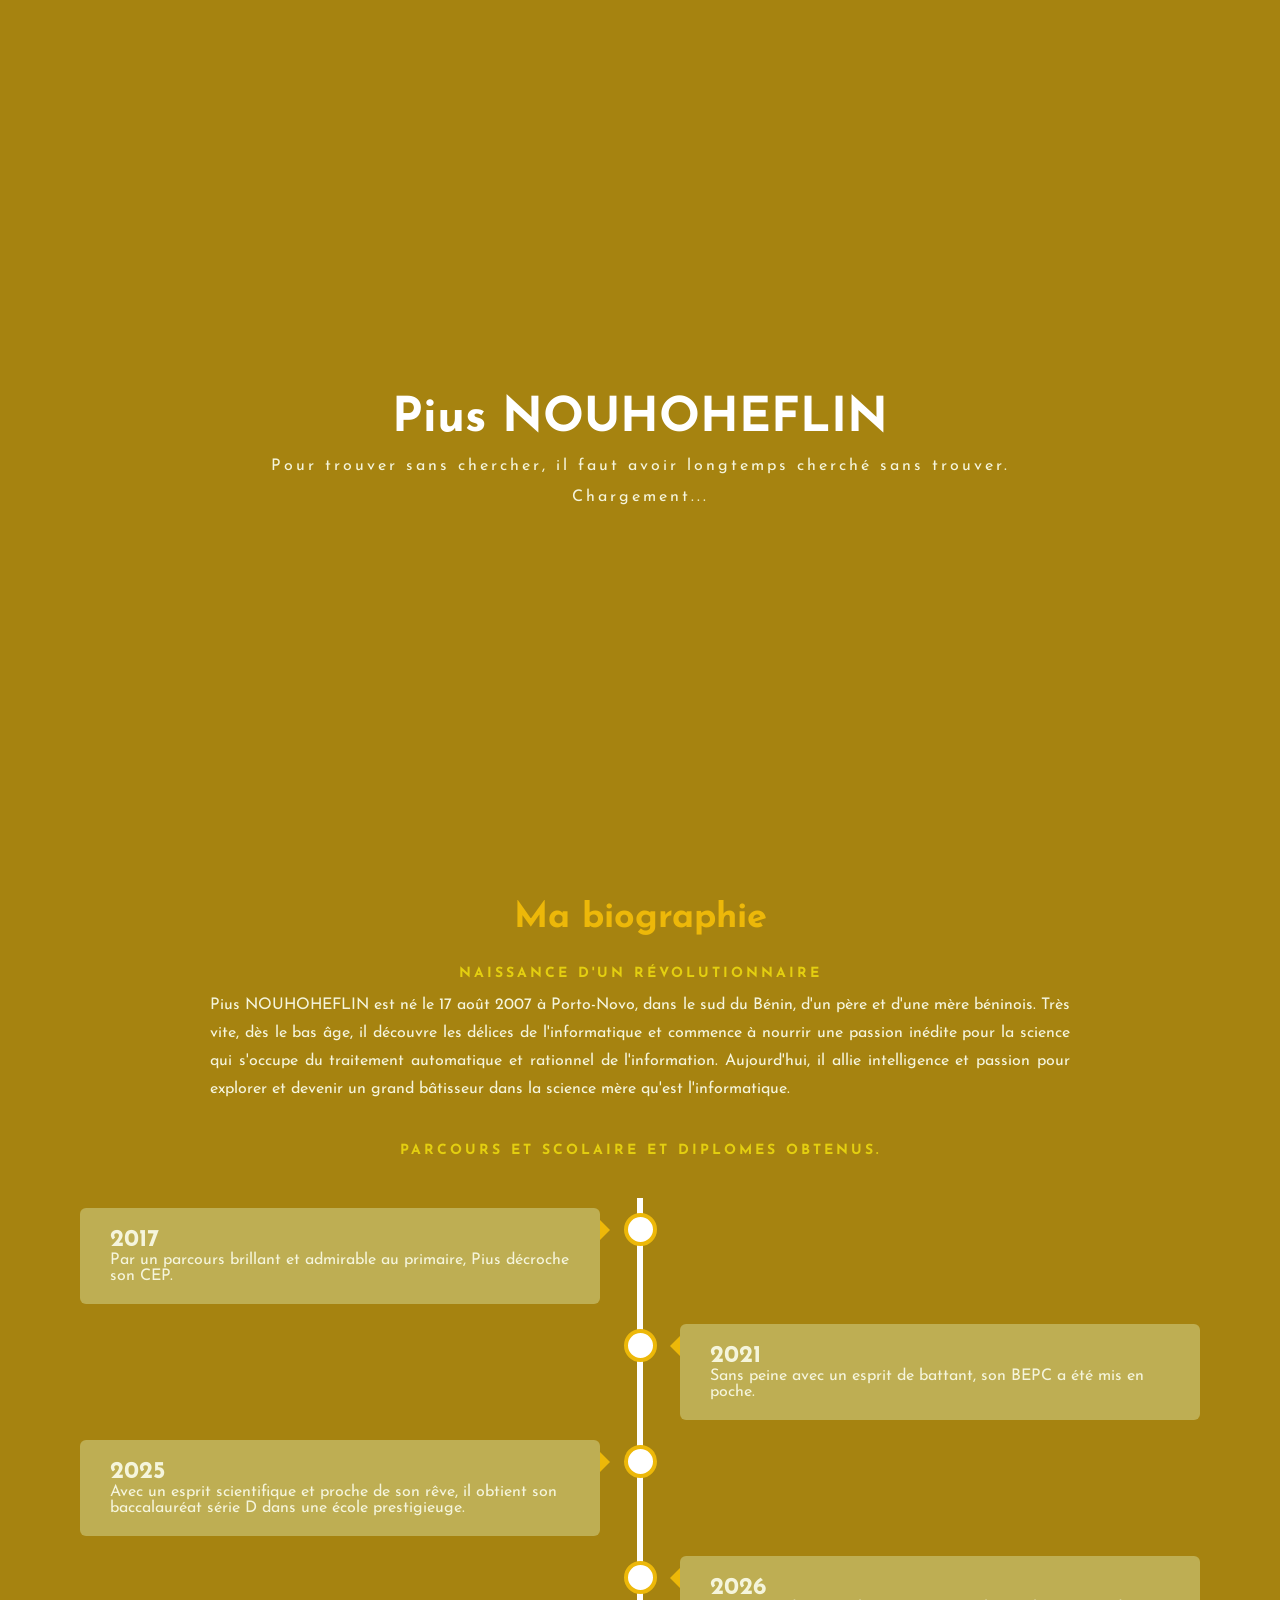
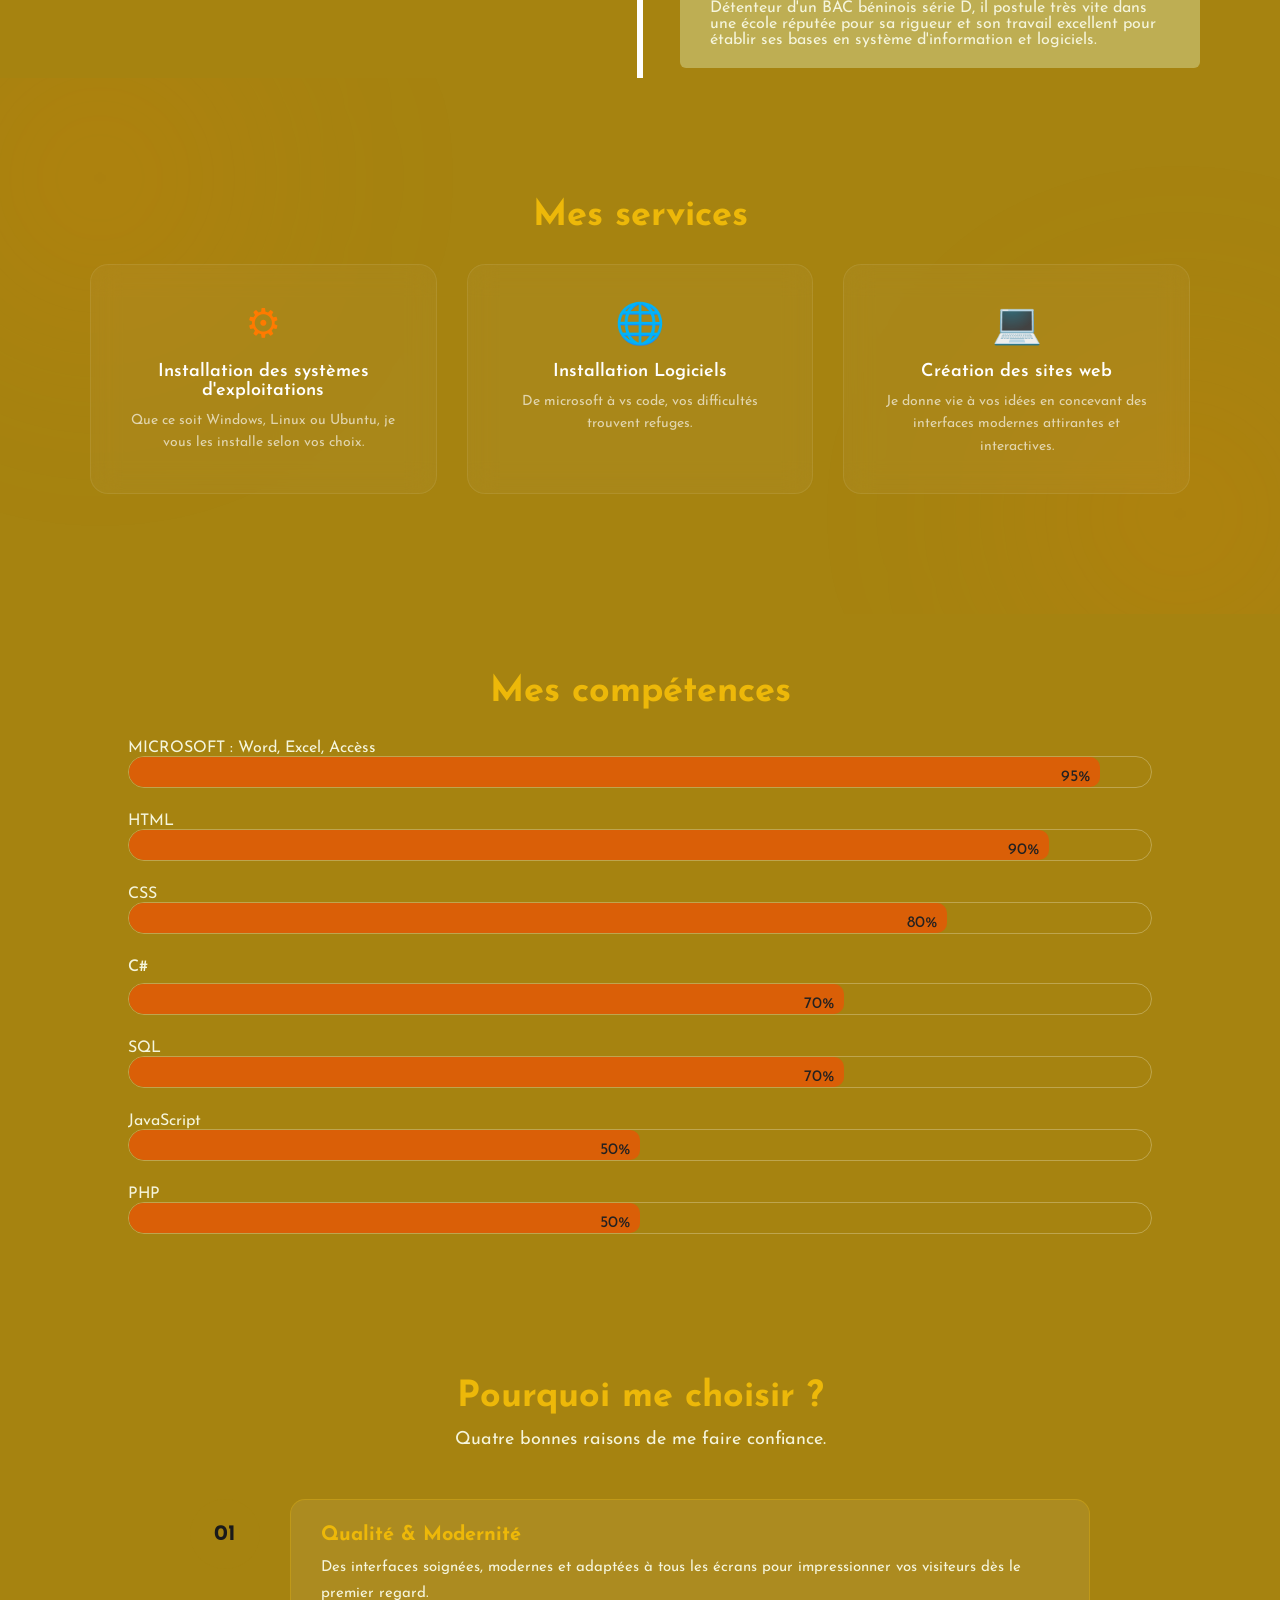
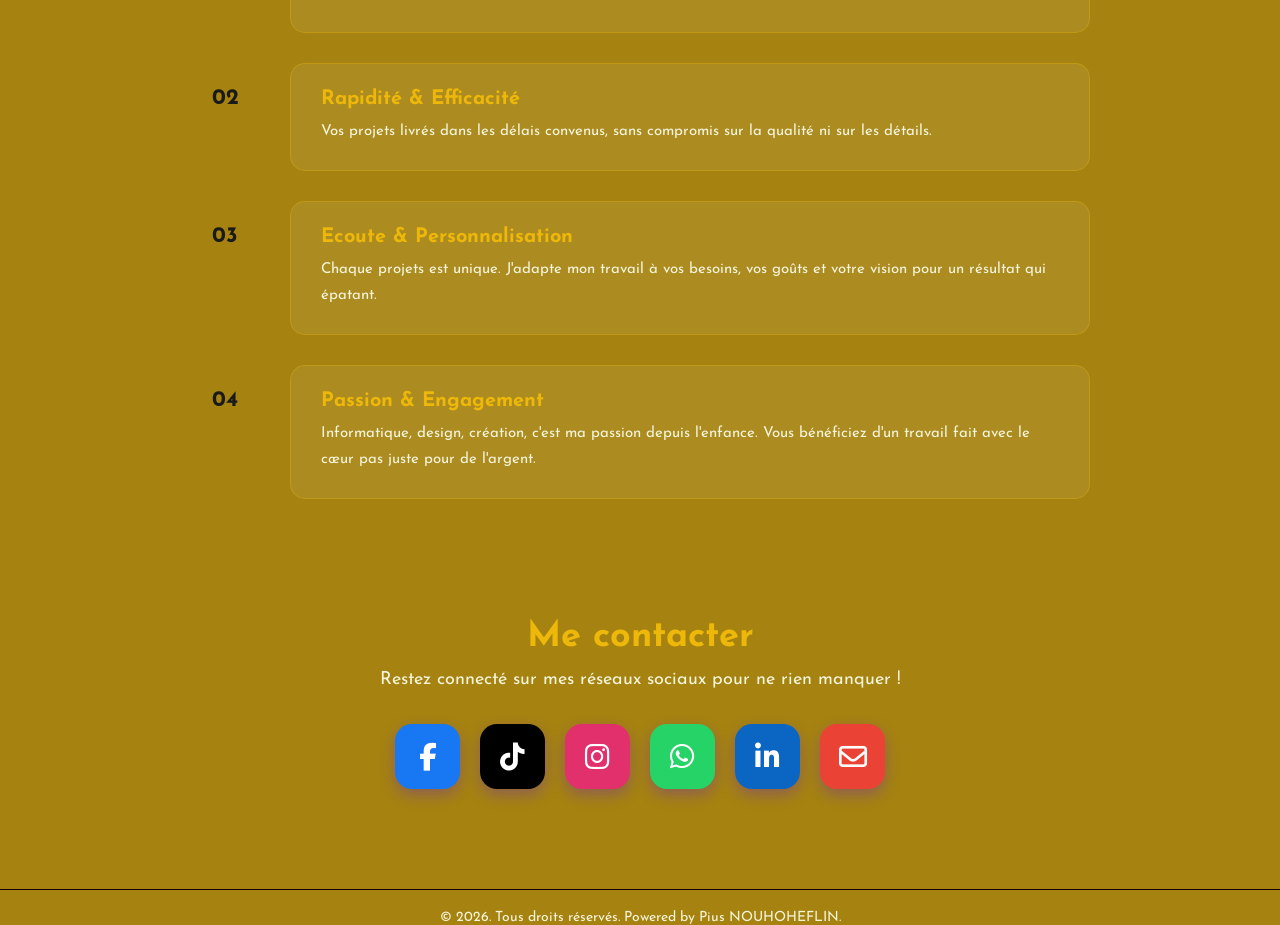
==== commit 7c2d42ba: "Update index.html" ====
--- a/index.html
+++ b/index.html
@@ -15,7 +15,7 @@
 
     <div id="splash-screen">
        <h1>Pius NOUHOHEFLIN</h1>
-       <p>Pour trouver sans chercher, il faut avoir longtemps chercher sans trouver.</p>
+       <p>Pour trouver sans chercher, il faut avoir longtemps cherché sans trouver.</p>
        <p>Chargement...</p>
     </div>
      
